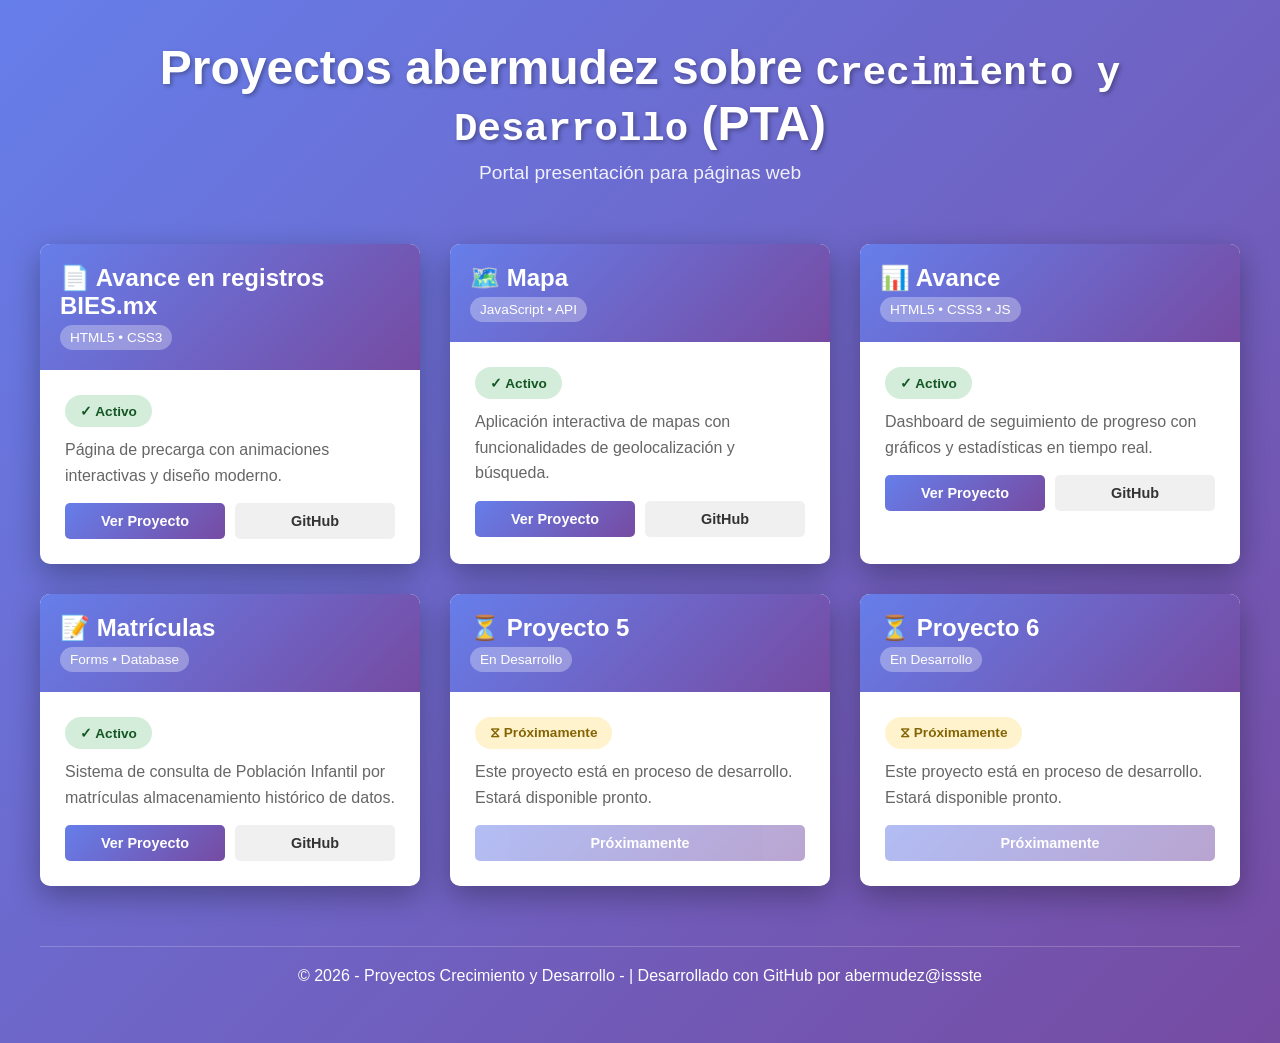
==== index.html @ 90a84c7b "Update index.html" ====
<!DOCTYPE html>
<html lang="es">
<head>
    <meta charset="UTF-8">
    <meta name="viewport" content="width=device-width, initial-scale=1.0">
    <title>Proyectos Web abermudez</title>
    <style>
        * {
            margin: 0;
            padding: 0;
            box-sizing: border-box;
        }

        body {
            font-family: 'Segoe UI', Tahoma, Geneva, Verdana, sans-serif;
            background: linear-gradient(135deg, #667eea 0%, #764ba2 100%);
            min-height: 100vh;
            padding: 40px 20px;
        }

        .container {
            max-width: 1200px;
            margin: 0 auto;
        }

        header {
            text-align: center;
            color: white;
            margin-bottom: 60px;
            animation: fadeIn 0.8s ease-in;
        }

        header h1 {
            font-size: 3em;
            margin-bottom: 10px;
            text-shadow: 2px 2px 4px rgba(0,0,0,0.3);
        }

        header p {
            font-size: 1.2em;
            opacity: 0.9;
        }

        .projects-grid {
            display: grid;
            grid-template-columns: repeat(auto-fit, minmax(300px, 1fr));
            gap: 30px;
            margin-bottom: 60px;
        }

        .project-card {
            background: white;
            border-radius: 10px;
            overflow: hidden;
            box-shadow: 0 10px 30px rgba(0,0,0,0.3);
            transition: transform 0.3s ease, box-shadow 0.3s ease;
            animation: slideUp 0.6s ease-out;
        }

        .project-card:nth-child(2) {
            animation-delay: 0.1s;
        }

        .project-card:nth-child(3) {
            animation-delay: 0.2s;
        }

        .project-card:nth-child(4) {
            animation-delay: 0.3s;
        }

        .project-card:nth-child(5) {
            animation-delay: 0.4s;
        }

        .project-card:nth-child(6) {
            animation-delay: 0.5s;
        }

        .project-card:hover {
            transform: translateY(-10px);
            box-shadow: 0 20px 40px rgba(0,0,0,0.4);
        }

        .project-header {
            background: linear-gradient(135deg, #667eea 0%, #764ba2 100%);
            padding: 20px;
            color: white;
        }

        .project-header h2 {
            font-size: 1.5em;
            margin-bottom: 5px;
        }

        .project-header .tag {
            display: inline-block;
            background: rgba(255,255,255,0.3);
            padding: 5px 10px;
            border-radius: 20px;
            font-size: 0.85em;
        }

        .project-content {
            padding: 25px;
        }

        .project-content p {
            color: #666;
            line-height: 1.6;
            margin-bottom: 15px;
        }

        .project-footer {
            display: flex;
            gap: 10px;
        }

        .btn {
            display: inline-block;
            padding: 10px 20px;
            border-radius: 5px;
            text-decoration: none;
            font-size: 0.9em;
            font-weight: 600;
            transition: all 0.3s ease;
            border: none;
            cursor: pointer;
            flex: 1;
            text-align: center;
        }

        .btn-primary {
            background: linear-gradient(135deg, #667eea 0%, #764ba2 100%);
            color: white;
        }

        .btn-primary:hover:not(:disabled) {
            opacity: 0.9;
            transform: scale(1.05);
        }

        .btn-secondary {
            background: #f0f0f0;
            color: #333;
        }

        .btn-secondary:hover {
            background: #e0e0e0;
        }

        .btn:disabled {
            opacity: 0.5;
            cursor: not-allowed;
        }

        .status-badge {
            display: inline-block;
            padding: 8px 15px;
            border-radius: 20px;
            font-size: 0.85em;
            font-weight: 600;
            margin-bottom: 10px;
        }

        .status-active {
            background: #d4edda;
            color: #155724;
        }

        .status-coming {
            background: #fff3cd;
            color: #856404;
        }

        @keyframes fadeIn {
            from {
                opacity: 0;
                transform: translateY(-20px);
            }
            to {
                opacity: 1;
                transform: translateY(0);
            }
        }

        @keyframes slideUp {
            from {
                opacity: 0;
                transform: translateY(30px);
            }
            to {
                opacity: 1;
                transform: translateY(0);
            }
        }

        footer {
            text-align: center;
            color: white;
            padding: 20px;
            border-top: 1px solid rgba(255,255,255,0.2);
        }

        @media (max-width: 768px) {
            header h1 {
                font-size: 2em;
            }

            .projects-grid {
                grid-template-columns: 1fr;
            }
        }
    </style>
</head>
<body>
    <div class="container">
        <header>
            <h1>Proyectos abermudez sobre <code>Crecimiento y Desarrollo</code> (PTA)</h1>
            <p>Portal presentación para páginas web</p>
        </header>

        <div class="projects-grid">
            <!-- Proyecto 1: Precarga -->
            <div class="project-card">
                <div class="project-header">
                    <h2>📄 Avance en registros BIES.mx</h2>
                    <span class="tag">HTML5 • CSS3</span>
                </div>
                <div class="project-content">
                    <span class="status-badge status-active">✓ Activo</span>
                    <p>Página de precarga con animaciones interactivas y diseño moderno.</p>
                    <div class="project-footer">
                        <a href="index_precarga.html" class="btn btn-primary">Ver Proyecto</a>
                        <a href="https://github.com/abermudezissste-source/Proyectos_" class="btn btn-secondary">GitHub</a>
                    </div>
                </div>
            </div>

            <!-- Proyecto 2: Mapa -->
            <div class="project-card">
                <div class="project-header">
                    <h2>🗺️ Mapa</h2>
                    <span class="tag">JavaScript • API</span>
                </div>
                <div class="project-content">
                    <span class="status-badge status-active">✓ Activo</span>
                    <p>Aplicación interactiva de mapas con funcionalidades de geolocalización y búsqueda.</p>
                    <div class="project-footer">
                        <a href="mapa/index.html" class="btn btn-primary">Ver Proyecto</a>
                        <a href="https://github.com/abermudezissste-source/Proyectos_" class="btn btn-secondary">GitHub</a>
                    </div>
                </div>
            </div>

            <!-- Proyecto 3: Avance -->
            <div class="project-card">
                <div class="project-header">
                    <h2>📊 Avance</h2>
                    <span class="tag">HTML5 • CSS3 • JS</span>
                </div>
                <div class="project-content">
                    <span class="status-badge status-active">✓ Activo</span>
                    <p>Dashboard de seguimiento de progreso con gráficos y estadísticas en tiempo real.</p>
                    <div class="project-footer">
                        <a href="avance/Index.html" class="btn btn-primary">Ver Proyecto</a>
                        <a href="https://github.com/abermudezissste-source/Proyectos_" class="btn btn-secondary">GitHub</a>
                    </div>
                </div>
            </div>

            <!-- Proyecto 4: Matrículas -->
            <div class="project-card">
                <div class="project-header">
                    <h2>📝 Matrículas</h2>
                    <span class="tag">Forms • Database</span>
                </div>
                <div class="project-content">
                    <span class="status-badge status-active">✓ Activo</span>
                    <p>Sistema de consulta de Población Infantil por matrículas almacenamiento histórico de datos.</p>
                    <div class="project-footer">
                        <a href="Matrícula/Index_Mat_Pre.html" class="btn btn-primary">Ver Proyecto</a>
                        <a href="https://github.com/abermudezissste-source/Proyectos_" class="btn btn-secondary">GitHub</a>
                    </div>
                </div>
            </div>

            <!-- Proyecto 5: Próximo -->
            <div class="project-card">
                <div class="project-header">
                    <h2>⏳ Proyecto 5</h2>
                    <span class="tag">En Desarrollo</span>
                </div>
                <div class="project-content">
                    <span class="status-badge status-coming">⧖ Próximamente</span>
                    <p>Este proyecto está en proceso de desarrollo. Estará disponible pronto.</p>
                    <div class="project-footer">
                        <button class="btn btn-primary" disabled>Próximamente</button>
                    </div>
                </div>
            </div>

            <!-- Proyecto 6: Próximo -->
            <div class="project-card">
                <div class="project-header">
                    <h2>⏳ Proyecto 6</h2>
                    <span class="tag">En Desarrollo</span>
                </div>
                <div class="project-content">
                    <span class="status-badge status-coming">⧖ Próximamente</span>
                    <p>Este proyecto está en proceso de desarrollo. Estará disponible pronto.</p>
                    <div class="project-footer">
                        <button class="btn btn-primary" disabled>Próximamente</button>
                    </div>
                </div>
            </div>
        </div>

        <footer>
            <p>&copy; 2026 - Proyectos Crecimiento y Desarrollo - | Desarrollado con GitHub por abermudez@issste</p>
        </footer>
    </div>
</body>
</html>
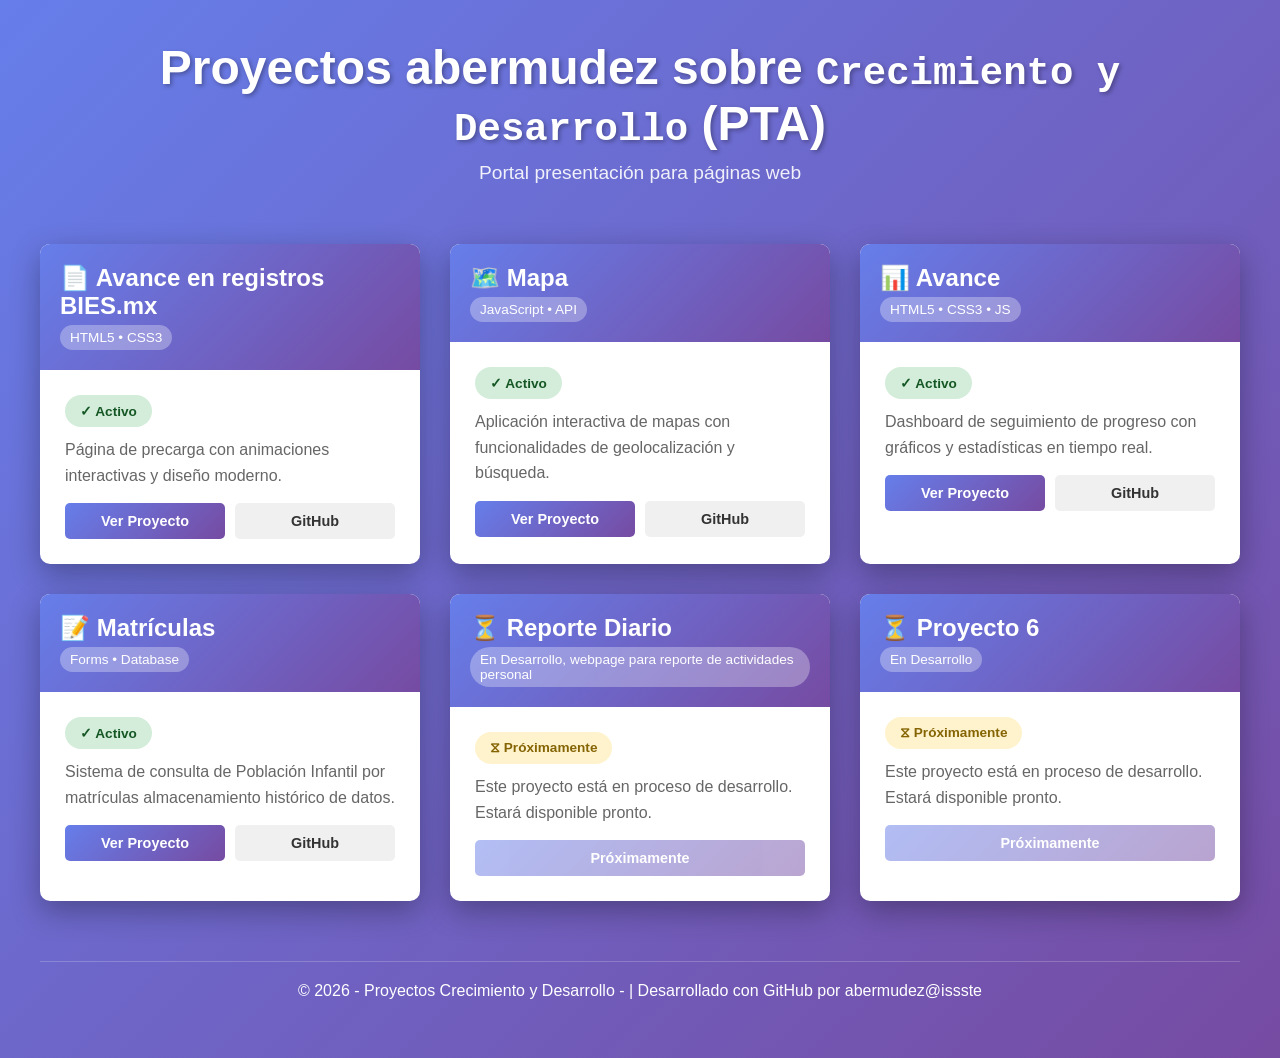
==== commit 7bf55c71: "Update index.html" ====
--- a/index.html
+++ b/index.html
@@ -279,7 +279,7 @@
                     <span class="status-badge status-active">✓ Activo</span>
                     <p>Sistema de consulta de Población Infantil por matrículas almacenamiento histórico de datos.</p>
                     <div class="project-footer">
-                        <a href="Matrícula/Index_Mat_Pre.html" class="btn btn-primary">Ver Proyecto</a>
+                        <a href="matriculas/Index_Mapa.html" class="btn btn-primary">Ver Proyecto</a>
                         <a href="https://github.com/abermudezissste-source/Proyectos_" class="btn btn-secondary">GitHub</a>
                     </div>
                 </div>
@@ -288,8 +288,8 @@
             <!-- Proyecto 5: Próximo -->
             <div class="project-card">
                 <div class="project-header">
-                    <h2>⏳ Proyecto 5</h2>
-                    <span class="tag">En Desarrollo</span>
+                    <h2>⏳ Reporte Diario</h2>
+                    <span class="tag">En Desarrollo, webpage para reporte de actividades personal</span>
                 </div>
                 <div class="project-content">
                     <span class="status-badge status-coming">⧖ Próximamente</span>
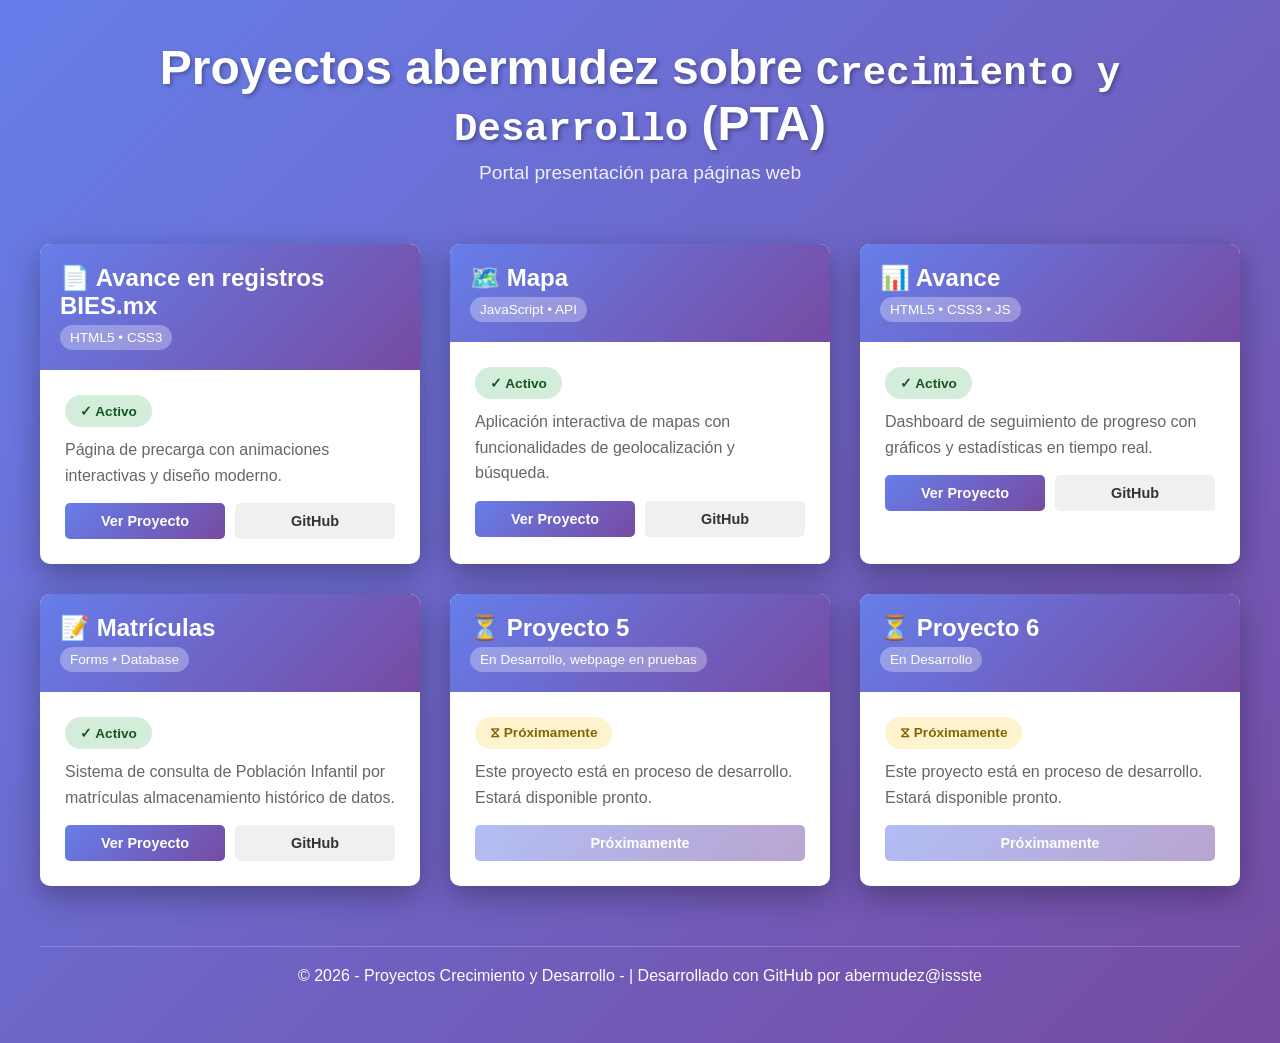
==== commit 3be640cc: "Update index.html" ====
--- a/index.html
+++ b/index.html
@@ -279,7 +279,7 @@
                     <span class="status-badge status-active">✓ Activo</span>
                     <p>Sistema de consulta de Población Infantil por matrículas almacenamiento histórico de datos.</p>
                     <div class="project-footer">
-                        <a href="matriculas/Index_Mapa.html" class="btn btn-primary">Ver Proyecto</a>
+                        <a href="Proyecto_26/Index.html" class="btn btn-primary">Ver Proyecto</a>
                         <a href="https://github.com/abermudezissste-source/Proyectos_" class="btn btn-secondary">GitHub</a>
                     </div>
                 </div>
@@ -288,8 +288,8 @@
             <!-- Proyecto 5: Próximo -->
             <div class="project-card">
                 <div class="project-header">
-                    <h2>⏳ Reporte Diario</h2>
-                    <span class="tag">En Desarrollo, webpage para reporte de actividades personal</span>
+                    <h2>⏳ Proyecto 5</h2>
+                    <span class="tag">En Desarrollo, webpage en pruebas</span>
                 </div>
                 <div class="project-content">
                     <span class="status-badge status-coming">⧖ Próximamente</span>
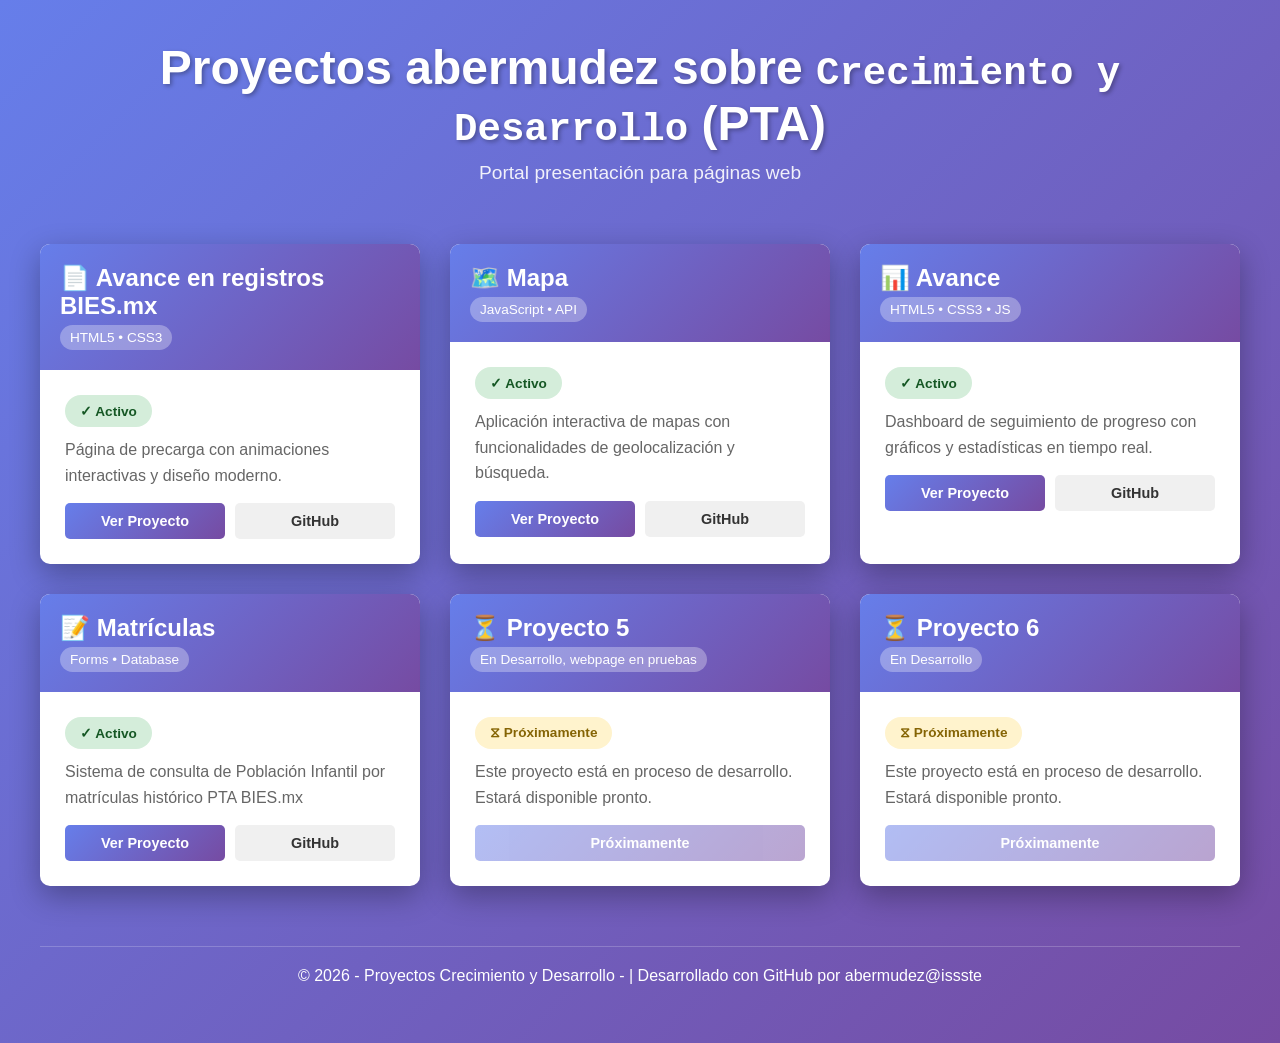
==== commit 0ab53531: "Update index.html" ====
--- a/index.html
+++ b/index.html
@@ -277,9 +277,9 @@
                 </div>
                 <div class="project-content">
                     <span class="status-badge status-active">✓ Activo</span>
-                    <p>Sistema de consulta de Población Infantil por matrículas almacenamiento histórico de datos.</p>
-                    <div class="project-footer">
-                        <a href="Proyecto_26/Index.html" class="btn btn-primary">Ver Proyecto</a>
+                    <p>Sistema de consulta de Población Infantil por matrículas histórico PTA BIES.mx</p>
+                    <div class="project-footer">
+                        <a href="Proyecto_26/index.html" class="btn btn-primary">Ver Proyecto</a>
                         <a href="https://github.com/abermudezissste-source/Proyectos_" class="btn btn-secondary">GitHub</a>
                     </div>
                 </div>
